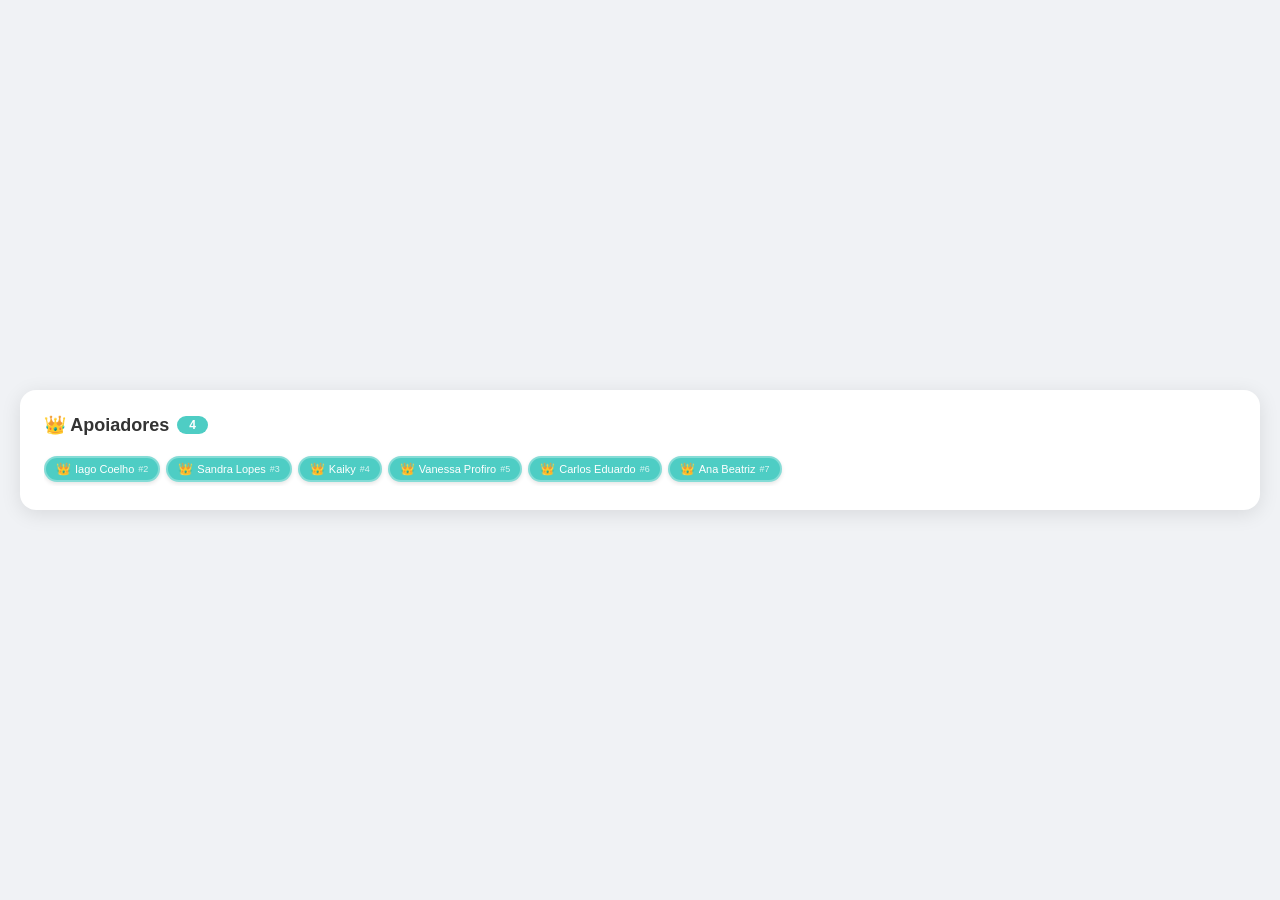
==== projeto-apoiadores/index.html @ e4ca75e0 "Create index.html" ====
<!DOCTYPE html>
<html lang="pt-BR">
<head>
    <meta charset="UTF-8">
    <meta name="viewport" content="width=device-width, initial-scale=1.0">
    <title>Apoiadores</title>
    <style>
        * {
            margin: 0;
            padding: 0;
            box-sizing: border-box;
        }

        body {
            font-family: 'Segoe UI', Tahoma, Geneva, Verdana, sans-serif;
            background: #f0f2f5;
            display: flex;
            justify-content: center;
            align-items: center;
            min-height: 100vh;
            padding: 20px;
        }

        .container {
            background: white;
            border-radius: 16px;
            padding: 24px;
            box-shadow: 0 4px 20px rgba(0,0,0,0.1);
            max-width: 100%;
            width: 100%;
        }

        .titulo {
            font-size: 18px;
            font-weight: 600;
            color: #333;
            margin-bottom: 16px;
            display: flex;
            align-items: center;
            gap: 8px;
        }

        .titulo span {
            background: #4ECDC4;
            color: white;
            font-size: 12px;
            border-radius: 50px;
            padding: 2px 12px;
        }

        /* Container dos badges - TODOS NA MESMA LINHA */
        .badges-wrapper {
            display: flex;
            gap: 6px;
            flex-wrap: nowrap;
            overflow-x: auto;
            padding: 4px 0;
            scrollbar-width: thin;
            scrollbar-color: #4ECDC4 #e0e0e0;
        }

        .badges-wrapper::-webkit-scrollbar {
            height: 4px;
        }

        .badges-wrapper::-webkit-scrollbar-track {
            background: #e0e0e0;
            border-radius: 10px;
        }

        .badges-wrapper::-webkit-scrollbar-thumb {
            background: #4ECDC4;
            border-radius: 10px;
        }

        /* Cada badge - VAI DIMINUIR PARA CABER */
        .badge {
            background: #4ECDC4;
            color: white;
            padding: 4px 10px;
            border-radius: 50px;
            display: inline-flex;
            align-items: center;
            gap: 4px;
            font-size: 11px;
            font-weight: 500;
            box-shadow: 0 2px 4px rgba(0,0,0,0.1);
            border: 2px solid rgba(255,255,255,0.3);
            cursor: default;
            white-space: nowrap;
            flex-shrink: 1;
            min-width: 0;
            transition: all 0.2s ease;
        }

        .badge:hover {
            transform: scale(1.05);
            box-shadow: 0 4px 12px rgba(78, 205, 196, 0.4);
        }

        .badge .icone {
            font-size: 12px;
        }

        .badge .nome {
            font-size: 11px;
            overflow: hidden;
            text-overflow: ellipsis;
        }

        .badge .numero {
            font-size: 9px;
            opacity: 0.8;
        }

        /* Versão ainda mais compacta se precisar */
        .badge.compact {
            padding: 3px 8px;
            font-size: 10px;
            gap: 3px;
        }

        .badge.compact .icone {
            font-size: 10px;
        }

        .badge.compact .nome {
            font-size: 10px;
        }

        .badge.compact .numero {
            font-size: 8px;
        }

        @media (max-width: 600px) {
            .container {
                padding: 16px;
            }
            .badge {
                padding: 3px 8px;
                font-size: 10px;
                gap: 3px;
            }
            .badge .icone {
                font-size: 10px;
            }
            .badge .nome {
                font-size: 10px;
            }
            .badge .numero {
                font-size: 8px;
            }
        }
    </style>
</head>
<body>
    <div class="container">
        <div class="titulo">
            👑 Apoiadores
            <span>4</span>
        </div>

        <!-- TODOS OS BADGES NA MESMA LINHA -->
        <div class="badges-wrapper">
            <!-- Badge 1 -->
            <div class="badge">
                <span class="icone">👑</span>
                <span class="nome">Iago Coelho</span>
                <span class="numero">#2</span>
            </div>

            <!-- Badge 2 -->
            <div class="badge">
                <span class="icone">👑</span>
                <span class="nome">Sandra Lopes</span>
                <span class="numero">#3</span>
            </div>

            <!-- Badge 3 -->
            <div class="badge">
                <span class="icone">👑</span>
                <span class="nome">Kaiky</span>
                <span class="numero">#4</span>
            </div>

            <!-- Badge 4 -->
            <div class="badge">
                <span class="icone">👑</span>
                <span class="nome">Vanessa Profiro</span>
                <span class="numero">#5</span>
            </div>

            <!-- Badge 5 - Exemplo extra -->
            <div class="badge">
                <span class="icone">👑</span>
                <span class="nome">Carlos Eduardo</span>
                <span class="numero">#6</span>
            </div>

            <!-- Badge 6 -->
            <div class="badge">
                <span class="icone">👑</span>
                <span class="nome">Ana Beatriz</span>
                <span class="numero">#7</span>
            </div>
        </div>
    </div>
</body>
</html>
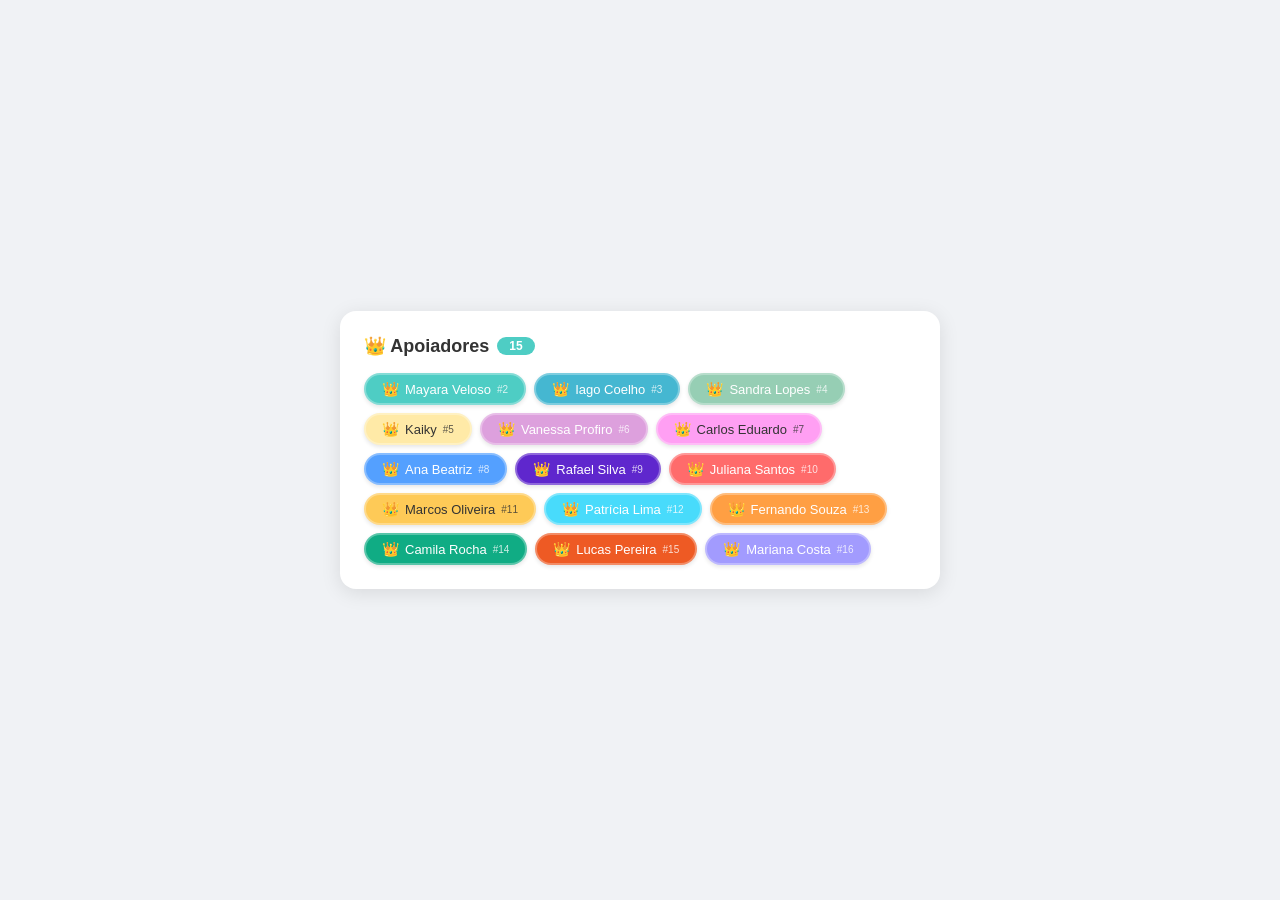
==== commit 9bf18433: "Update index.html" ====
--- a/projeto-apoiadores/index.html
+++ b/projeto-apoiadores/index.html
@@ -26,7 +26,7 @@
             border-radius: 16px;
             padding: 24px;
             box-shadow: 0 4px 20px rgba(0,0,0,0.1);
-            max-width: 100%;
+            max-width: 600px;
             width: 100%;
         }
 
@@ -48,88 +48,66 @@
             padding: 2px 12px;
         }
 
-        /* Container dos badges - TODOS NA MESMA LINHA */
-        .badges-wrapper {
+        /* Grid de badges - estilo nuvem de tags */
+        .badges-grid {
             display: flex;
-            gap: 6px;
-            flex-wrap: nowrap;
-            overflow-x: auto;
-            padding: 4px 0;
-            scrollbar-width: thin;
-            scrollbar-color: #4ECDC4 #e0e0e0;
-        }
-
-        .badges-wrapper::-webkit-scrollbar {
-            height: 4px;
-        }
-
-        .badges-wrapper::-webkit-scrollbar-track {
-            background: #e0e0e0;
-            border-radius: 10px;
-        }
-
-        .badges-wrapper::-webkit-scrollbar-thumb {
-            background: #4ECDC4;
-            border-radius: 10px;
-        }
-
-        /* Cada badge - VAI DIMINUIR PARA CABER */
+            flex-wrap: wrap;
+            gap: 8px;
+            min-height: 40px;
+        }
+
+        /* Cada badge - estilo oval */
         .badge {
-            background: #4ECDC4;
             color: white;
-            padding: 4px 10px;
+            padding: 6px 16px;
             border-radius: 50px;
             display: inline-flex;
             align-items: center;
-            gap: 4px;
-            font-size: 11px;
+            gap: 6px;
+            font-size: 13px;
             font-weight: 500;
             box-shadow: 0 2px 4px rgba(0,0,0,0.1);
             border: 2px solid rgba(255,255,255,0.3);
             cursor: default;
+            transition: all 0.2s ease;
             white-space: nowrap;
-            flex-shrink: 1;
-            min-width: 0;
-            transition: all 0.2s ease;
         }
 
         .badge:hover {
             transform: scale(1.05);
-            box-shadow: 0 4px 12px rgba(78, 205, 196, 0.4);
+            box-shadow: 0 4px 12px rgba(0,0,0,0.2);
         }
 
         .badge .icone {
-            font-size: 12px;
-        }
-
-        .badge .nome {
-            font-size: 11px;
-            overflow: hidden;
-            text-overflow: ellipsis;
+            font-size: 14px;
         }
 
         .badge .numero {
-            font-size: 9px;
+            font-size: 10px;
             opacity: 0.8;
         }
 
-        /* Versão ainda mais compacta se precisar */
-        .badge.compact {
-            padding: 3px 8px;
-            font-size: 10px;
-            gap: 3px;
-        }
-
-        .badge.compact .icone {
-            font-size: 10px;
-        }
-
-        .badge.compact .nome {
-            font-size: 10px;
-        }
-
-        .badge.compact .numero {
-            font-size: 8px;
+        /* Cores diferentes para variar */
+        .cor-1 { background: #4ECDC4; }
+        .cor-2 { background: #45B7D1; }
+        .cor-3 { background: #96CEB4; }
+        .cor-4 { background: #FFEAA7; color: #333; }
+        .cor-5 { background: #DDA0DD; }
+        .cor-6 { background: #FF9FF3; color: #333; }
+        .cor-7 { background: #54A0FF; }
+        .cor-8 { background: #5F27CD; }
+        .cor-9 { background: #FF6B6B; }
+        .cor-10 { background: #FECA57; color: #333; }
+        .cor-11 { background: #48DBFB; }
+        .cor-12 { background: #FF9F43; }
+        .cor-13 { background: #10AC84; }
+        .cor-14 { background: #EE5A24; }
+        .cor-15 { background: #A29BFE; }
+
+        .loading {
+            color: #999;
+            font-size: 14px;
+            padding: 10px 0;
         }
 
         @media (max-width: 600px) {
@@ -137,18 +115,11 @@
                 padding: 16px;
             }
             .badge {
-                padding: 3px 8px;
-                font-size: 10px;
-                gap: 3px;
+                padding: 5px 12px;
+                font-size: 12px;
             }
             .badge .icone {
-                font-size: 10px;
-            }
-            .badge .nome {
-                font-size: 10px;
-            }
-            .badge .numero {
-                font-size: 8px;
+                font-size: 12px;
             }
         }
     </style>
@@ -157,53 +128,122 @@
     <div class="container">
         <div class="titulo">
             👑 Apoiadores
-            <span>4</span>
+            <span id="contador">0</span>
         </div>
 
-        <!-- TODOS OS BADGES NA MESMA LINHA -->
-        <div class="badges-wrapper">
-            <!-- Badge 1 -->
-            <div class="badge">
-                <span class="icone">👑</span>
-                <span class="nome">Iago Coelho</span>
-                <span class="numero">#2</span>
-            </div>
-
-            <!-- Badge 2 -->
-            <div class="badge">
-                <span class="icone">👑</span>
-                <span class="nome">Sandra Lopes</span>
-                <span class="numero">#3</span>
-            </div>
-
-            <!-- Badge 3 -->
-            <div class="badge">
-                <span class="icone">👑</span>
-                <span class="nome">Kaiky</span>
-                <span class="numero">#4</span>
-            </div>
-
-            <!-- Badge 4 -->
-            <div class="badge">
-                <span class="icone">👑</span>
-                <span class="nome">Vanessa Profiro</span>
-                <span class="numero">#5</span>
-            </div>
-
-            <!-- Badge 5 - Exemplo extra -->
-            <div class="badge">
-                <span class="icone">👑</span>
-                <span class="nome">Carlos Eduardo</span>
-                <span class="numero">#6</span>
-            </div>
-
-            <!-- Badge 6 -->
-            <div class="badge">
-                <span class="icone">👑</span>
-                <span class="nome">Ana Beatriz</span>
-                <span class="numero">#7</span>
-            </div>
+        <!-- Onde os badges vão ser inseridos -->
+        <div id="badgesContainer" class="badges-grid">
+            <div class="loading">Carregando apoiadores...</div>
         </div>
     </div>
+
+    <script>
+        // ============================================
+        // LISTA DE APOIADORES (EDITAR AQUI)
+        // ============================================
+        const apoiadores = [
+            { nome: "Mayara Veloso", coroa: "👑" },
+            { nome: "Iago Coelho", coroa: "👑" },
+            { nome: "Sandra Lopes", coroa: "👑" },
+            { nome: "Kaiky", coroa: "👑" },
+            { nome: "Vanessa Profiro", coroa: "👑" },
+            { nome: "Carlos Eduardo", coroa: "👑" },
+            { nome: "Ana Beatriz", coroa: "👑" },
+            { nome: "Rafael Silva", coroa: "👑" },
+            { nome: "Juliana Santos", coroa: "👑" },
+            { nome: "Marcos Oliveira", coroa: "👑" },
+            { nome: "Patrícia Lima", coroa: "👑" },
+            { nome: "Fernando Souza", coroa: "👑" },
+            { nome: "Camila Rocha", coroa: "👑" },
+            { nome: "Lucas Pereira", coroa: "👑" },
+            { nome: "Mariana Costa", coroa: "👑" },
+        ];
+
+        // ============================================
+        // FUNÇÃO PARA RENDERIZAR OS BADGES
+        // ============================================
+        function renderizarApoiadores() {
+            const container = document.getElementById('badgesContainer');
+            const contador = document.getElementById('contador');
+
+            // Limpa o container
+            container.innerHTML = '';
+
+            // Atualiza o contador
+            contador.textContent = apoiadores.length;
+
+            // Se não tiver apoiadores, mostra mensagem
+            if (apoiadores.length === 0) {
+                container.innerHTML = '<div class="loading">Nenhum apoiador ainda 😢</div>';
+                return;
+            }
+
+            // Percorre a lista e cria os badges
+            apoiadores.forEach((apoiador, index) => {
+                const badge = document.createElement('div');
+                
+                // Define a classe de cor (baseado no índice)
+                const corIndex = (index % 15) + 1;
+                badge.className = `badge cor-${corIndex}`;
+                
+                // Define o conteúdo do badge
+                badge.innerHTML = `
+                    <span class="icone">${apoiador.coroa || '👑'}</span>
+                    ${apoiador.nome}
+                    <span class="numero">#${index + 2}</span>
+                `;
+
+                container.appendChild(badge);
+            });
+        }
+
+        // ============================================
+        // FUNÇÃO PARA ADICIONAR NOVO APOIADOR
+        // ============================================
+        function adicionarApoiador(nome, coroa = '👑') {
+            apoiadores.push({ nome, coroa });
+            renderizarApoiadores();
+        }
+
+        // ============================================
+        // FUNÇÃO PARA REMOVER APOIADOR (por índice)
+        // ============================================
+        function removerApoiador(index) {
+            if (index >= 0 && index < apoiadores.length) {
+                apoiadores.splice(index, 1);
+                renderizarApoiadores();
+            }
+        }
+
+        // ============================================
+        // CARREGA OS APOIADORES AO INICIAR
+        // ============================================
+        document.addEventListener('DOMContentLoaded', renderizarApoiadores);
+
+        // ============================================
+        // EXEMPLOS DE COMO USAR (DESCOMENTE PARA TESTAR)
+        // ============================================
+        // Adicionar um novo apoiador depois de 3 segundos
+        // setTimeout(() => {
+        //     adicionarApoiador('Roberto Carlos', '⭐');
+        // }, 3000);
+
+        // Remover o primeiro apoiador depois de 5 segundos
+        // setTimeout(() => {
+        //     removerApoiador(0);
+        // }, 5000);
+
+        // ============================================
+        // PARA USAR NO CONSOLE DO NAVEGADOR:
+        // ============================================
+        // adicionarApoiador('João Silva', '👑')
+        // removerApoiador(2)
+        // console.log(apoiadores) // Ver a lista completa
+
+        console.log('✅ Apoiadores carregados!');
+        console.log(`📊 Total: ${apoiadores.length} apoiadores`);
+        console.log('💡 Use adicionarApoiador("Nome", "👑") para adicionar mais');
+        console.log('💡 Use removerApoiador(0) para remover pelo índice');
+    </script>
 </body>
 </html>
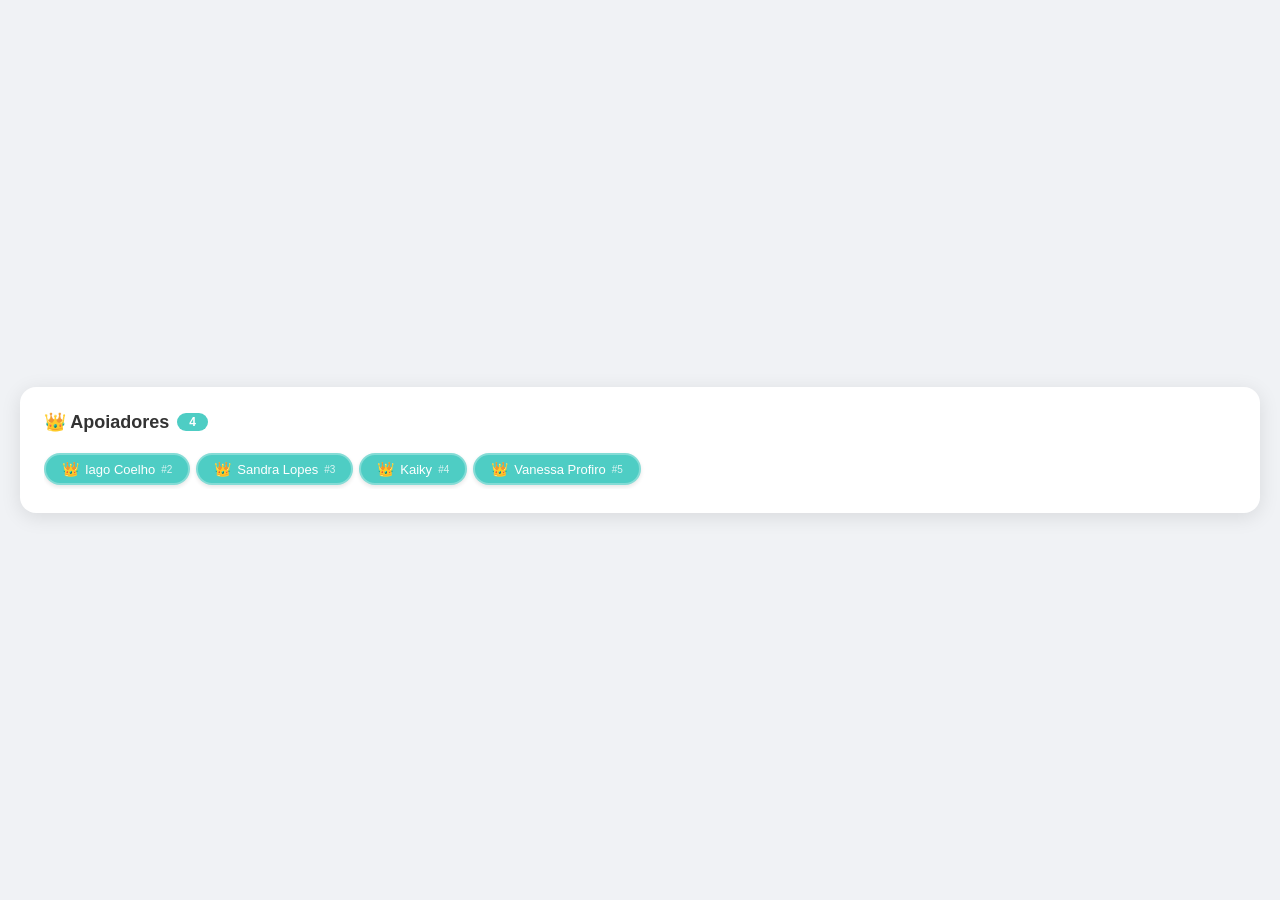
==== commit e1789af8: "Update index.html" ====
--- a/projeto-apoiadores/index.html
+++ b/projeto-apoiadores/index.html
@@ -26,7 +26,7 @@
             border-radius: 16px;
             padding: 24px;
             box-shadow: 0 4px 20px rgba(0,0,0,0.1);
-            max-width: 600px;
+            max-width: 100%;
             width: 100%;
         }
 
@@ -48,16 +48,18 @@
             padding: 2px 12px;
         }
 
-        /* Grid de badges - estilo nuvem de tags */
-        .badges-grid {
+        /* Container dos badges - TODOS NA MESMA LINHA */
+        .badges-wrapper {
             display: flex;
-            flex-wrap: wrap;
-            gap: 8px;
-            min-height: 40px;
+            gap: 6px;
+            flex-wrap: nowrap;
+            overflow-x: auto;
+            padding: 4px 0;
         }
 
-        /* Cada badge - estilo oval */
+        /* Cada badge - VAI DIMINUIR PARA CABER */
         .badge {
+            background: #4ECDC4;
             color: white;
             padding: 6px 16px;
             border-radius: 50px;
@@ -69,57 +71,37 @@
             box-shadow: 0 2px 4px rgba(0,0,0,0.1);
             border: 2px solid rgba(255,255,255,0.3);
             cursor: default;
-            transition: all 0.2s ease;
             white-space: nowrap;
-        }
-
-        .badge:hover {
-            transform: scale(1.05);
-            box-shadow: 0 4px 12px rgba(0,0,0,0.2);
+            flex-shrink: 1;
+            min-width: 0;
         }
 
         .badge .icone {
             font-size: 14px;
         }
 
+        .badge .nome {
+            overflow: hidden;
+            text-overflow: ellipsis;
+        }
+
         .badge .numero {
             font-size: 10px;
             opacity: 0.8;
-        }
-
-        /* Cores diferentes para variar */
-        .cor-1 { background: #4ECDC4; }
-        .cor-2 { background: #45B7D1; }
-        .cor-3 { background: #96CEB4; }
-        .cor-4 { background: #FFEAA7; color: #333; }
-        .cor-5 { background: #DDA0DD; }
-        .cor-6 { background: #FF9FF3; color: #333; }
-        .cor-7 { background: #54A0FF; }
-        .cor-8 { background: #5F27CD; }
-        .cor-9 { background: #FF6B6B; }
-        .cor-10 { background: #FECA57; color: #333; }
-        .cor-11 { background: #48DBFB; }
-        .cor-12 { background: #FF9F43; }
-        .cor-13 { background: #10AC84; }
-        .cor-14 { background: #EE5A24; }
-        .cor-15 { background: #A29BFE; }
-
-        .loading {
-            color: #999;
-            font-size: 14px;
-            padding: 10px 0;
+            flex-shrink: 0;
         }
 
         @media (max-width: 600px) {
-            .container {
-                padding: 16px;
-            }
             .badge {
-                padding: 5px 12px;
-                font-size: 12px;
+                padding: 4px 10px;
+                font-size: 11px;
+                gap: 4px;
             }
             .badge .icone {
                 font-size: 12px;
+            }
+            .badge .numero {
+                font-size: 9px;
             }
         }
     </style>
@@ -128,122 +110,39 @@
     <div class="container">
         <div class="titulo">
             👑 Apoiadores
-            <span id="contador">0</span>
+            <span>4</span>
         </div>
 
-        <!-- Onde os badges vão ser inseridos -->
-        <div id="badgesContainer" class="badges-grid">
-            <div class="loading">Carregando apoiadores...</div>
+        <!-- TODOS OS BADGES NA MESMA LINHA -->
+        <div class="badges-wrapper">
+            <!-- Badge 1 -->
+            <div class="badge">
+                <span class="icone">👑</span>
+                <span class="nome">Iago Coelho</span>
+                <span class="numero">#2</span>
+            </div>
+
+            <!-- Badge 2 -->
+            <div class="badge">
+                <span class="icone">👑</span>
+                <span class="nome">Sandra Lopes</span>
+                <span class="numero">#3</span>
+            </div>
+
+            <!-- Badge 3 -->
+            <div class="badge">
+                <span class="icone">👑</span>
+                <span class="nome">Kaiky</span>
+                <span class="numero">#4</span>
+            </div>
+
+            <!-- Badge 4 -->
+            <div class="badge">
+                <span class="icone">👑</span>
+                <span class="nome">Vanessa Profiro</span>
+                <span class="numero">#5</span>
+            </div>
         </div>
     </div>
-
-    <script>
-        // ============================================
-        // LISTA DE APOIADORES (EDITAR AQUI)
-        // ============================================
-        const apoiadores = [
-            { nome: "Mayara Veloso", coroa: "👑" },
-            { nome: "Iago Coelho", coroa: "👑" },
-            { nome: "Sandra Lopes", coroa: "👑" },
-            { nome: "Kaiky", coroa: "👑" },
-            { nome: "Vanessa Profiro", coroa: "👑" },
-            { nome: "Carlos Eduardo", coroa: "👑" },
-            { nome: "Ana Beatriz", coroa: "👑" },
-            { nome: "Rafael Silva", coroa: "👑" },
-            { nome: "Juliana Santos", coroa: "👑" },
-            { nome: "Marcos Oliveira", coroa: "👑" },
-            { nome: "Patrícia Lima", coroa: "👑" },
-            { nome: "Fernando Souza", coroa: "👑" },
-            { nome: "Camila Rocha", coroa: "👑" },
-            { nome: "Lucas Pereira", coroa: "👑" },
-            { nome: "Mariana Costa", coroa: "👑" },
-        ];
-
-        // ============================================
-        // FUNÇÃO PARA RENDERIZAR OS BADGES
-        // ============================================
-        function renderizarApoiadores() {
-            const container = document.getElementById('badgesContainer');
-            const contador = document.getElementById('contador');
-
-            // Limpa o container
-            container.innerHTML = '';
-
-            // Atualiza o contador
-            contador.textContent = apoiadores.length;
-
-            // Se não tiver apoiadores, mostra mensagem
-            if (apoiadores.length === 0) {
-                container.innerHTML = '<div class="loading">Nenhum apoiador ainda 😢</div>';
-                return;
-            }
-
-            // Percorre a lista e cria os badges
-            apoiadores.forEach((apoiador, index) => {
-                const badge = document.createElement('div');
-                
-                // Define a classe de cor (baseado no índice)
-                const corIndex = (index % 15) + 1;
-                badge.className = `badge cor-${corIndex}`;
-                
-                // Define o conteúdo do badge
-                badge.innerHTML = `
-                    <span class="icone">${apoiador.coroa || '👑'}</span>
-                    ${apoiador.nome}
-                    <span class="numero">#${index + 2}</span>
-                `;
-
-                container.appendChild(badge);
-            });
-        }
-
-        // ============================================
-        // FUNÇÃO PARA ADICIONAR NOVO APOIADOR
-        // ============================================
-        function adicionarApoiador(nome, coroa = '👑') {
-            apoiadores.push({ nome, coroa });
-            renderizarApoiadores();
-        }
-
-        // ============================================
-        // FUNÇÃO PARA REMOVER APOIADOR (por índice)
-        // ============================================
-        function removerApoiador(index) {
-            if (index >= 0 && index < apoiadores.length) {
-                apoiadores.splice(index, 1);
-                renderizarApoiadores();
-            }
-        }
-
-        // ============================================
-        // CARREGA OS APOIADORES AO INICIAR
-        // ============================================
-        document.addEventListener('DOMContentLoaded', renderizarApoiadores);
-
-        // ============================================
-        // EXEMPLOS DE COMO USAR (DESCOMENTE PARA TESTAR)
-        // ============================================
-        // Adicionar um novo apoiador depois de 3 segundos
-        // setTimeout(() => {
-        //     adicionarApoiador('Roberto Carlos', '⭐');
-        // }, 3000);
-
-        // Remover o primeiro apoiador depois de 5 segundos
-        // setTimeout(() => {
-        //     removerApoiador(0);
-        // }, 5000);
-
-        // ============================================
-        // PARA USAR NO CONSOLE DO NAVEGADOR:
-        // ============================================
-        // adicionarApoiador('João Silva', '👑')
-        // removerApoiador(2)
-        // console.log(apoiadores) // Ver a lista completa
-
-        console.log('✅ Apoiadores carregados!');
-        console.log(`📊 Total: ${apoiadores.length} apoiadores`);
-        console.log('💡 Use adicionarApoiador("Nome", "👑") para adicionar mais');
-        console.log('💡 Use removerApoiador(0) para remover pelo índice');
-    </script>
 </body>
 </html>
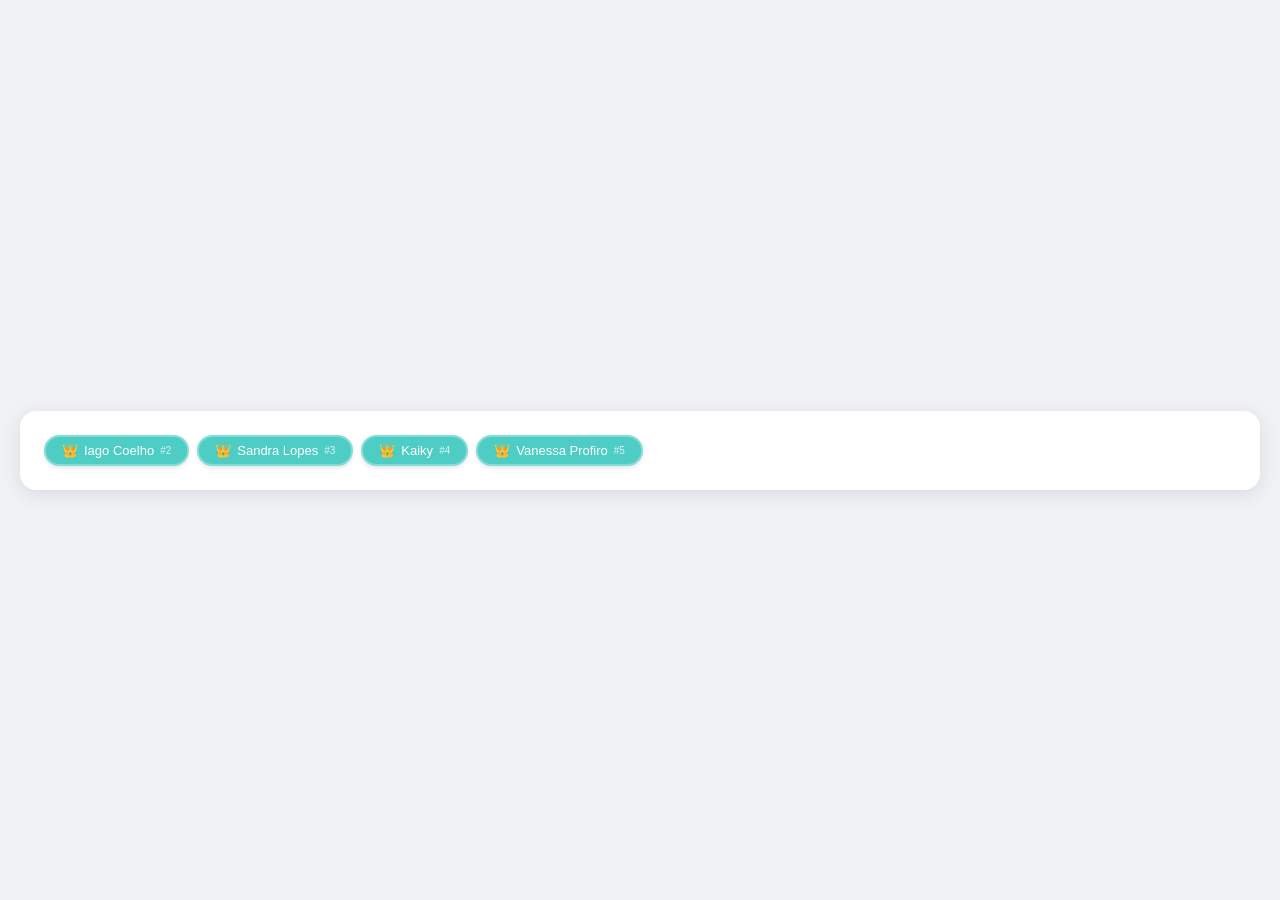
==== commit 922d24d5: "Update index.html" ====
--- a/projeto-apoiadores/index.html
+++ b/projeto-apoiadores/index.html
@@ -12,7 +12,7 @@
         }
 
         body {
-            font-family: 'Segoe UI', Tahoma, Geneva, Verdana, sans-serif;
+            font-family: Arial, sans-serif;
             background: #f0f2f5;
             display: flex;
             justify-content: center;
@@ -30,34 +30,13 @@
             width: 100%;
         }
 
-        .titulo {
-            font-size: 18px;
-            font-weight: 600;
-            color: #333;
-            margin-bottom: 16px;
+        .badges-wrapper {
             display: flex;
+            gap: 8px;
+            flex-wrap: wrap;
             align-items: center;
-            gap: 8px;
         }
 
-        .titulo span {
-            background: #4ECDC4;
-            color: white;
-            font-size: 12px;
-            border-radius: 50px;
-            padding: 2px 12px;
-        }
-
-        /* Container dos badges - TODOS NA MESMA LINHA */
-        .badges-wrapper {
-            display: flex;
-            gap: 6px;
-            flex-wrap: nowrap;
-            overflow-x: auto;
-            padding: 4px 0;
-        }
-
-        /* Cada badge - VAI DIMINUIR PARA CABER */
         .badge {
             background: #4ECDC4;
             color: white;
@@ -72,76 +51,46 @@
             border: 2px solid rgba(255,255,255,0.3);
             cursor: default;
             white-space: nowrap;
-            flex-shrink: 1;
-            min-width: 0;
-        }
-
-        .badge .icone {
-            font-size: 14px;
-        }
-
-        .badge .nome {
-            overflow: hidden;
-            text-overflow: ellipsis;
         }
 
         .badge .numero {
             font-size: 10px;
             opacity: 0.8;
-            flex-shrink: 0;
-        }
-
-        @media (max-width: 600px) {
-            .badge {
-                padding: 4px 10px;
-                font-size: 11px;
-                gap: 4px;
-            }
-            .badge .icone {
-                font-size: 12px;
-            }
-            .badge .numero {
-                font-size: 9px;
-            }
         }
     </style>
 </head>
 <body>
     <div class="container">
-        <div class="titulo">
-            👑 Apoiadores
-            <span>4</span>
-        </div>
-
-        <!-- TODOS OS BADGES NA MESMA LINHA -->
         <div class="badges-wrapper">
-            <!-- Badge 1 -->
+            
+            <!-- BADGE 1 - IAGO -->
             <div class="badge">
-                <span class="icone">👑</span>
-                <span class="nome">Iago Coelho</span>
+                <span>👑</span>
+                <span>Iago Coelho</span>
                 <span class="numero">#2</span>
             </div>
 
-            <!-- Badge 2 -->
+            <!-- BADGE 2 - SANDRA -->
             <div class="badge">
-                <span class="icone">👑</span>
-                <span class="nome">Sandra Lopes</span>
+                <span>👑</span>
+                <span>Sandra Lopes</span>
                 <span class="numero">#3</span>
             </div>
 
-            <!-- Badge 3 -->
+            <!-- BADGE 3 - KAIKY -->
             <div class="badge">
-                <span class="icone">👑</span>
-                <span class="nome">Kaiky</span>
+                <span>👑</span>
+                <span>Kaiky</span>
                 <span class="numero">#4</span>
             </div>
 
-            <!-- Badge 4 -->
+            <!-- BADGE 4 - VANESSA -->
             <div class="badge">
-                <span class="icone">👑</span>
-                <span class="nome">Vanessa Profiro</span>
+                <span>👑</span>
+                <span>Vanessa Profiro</span>
                 <span class="numero">#5</span>
             </div>
+
         </div>
     </div>
 </body>
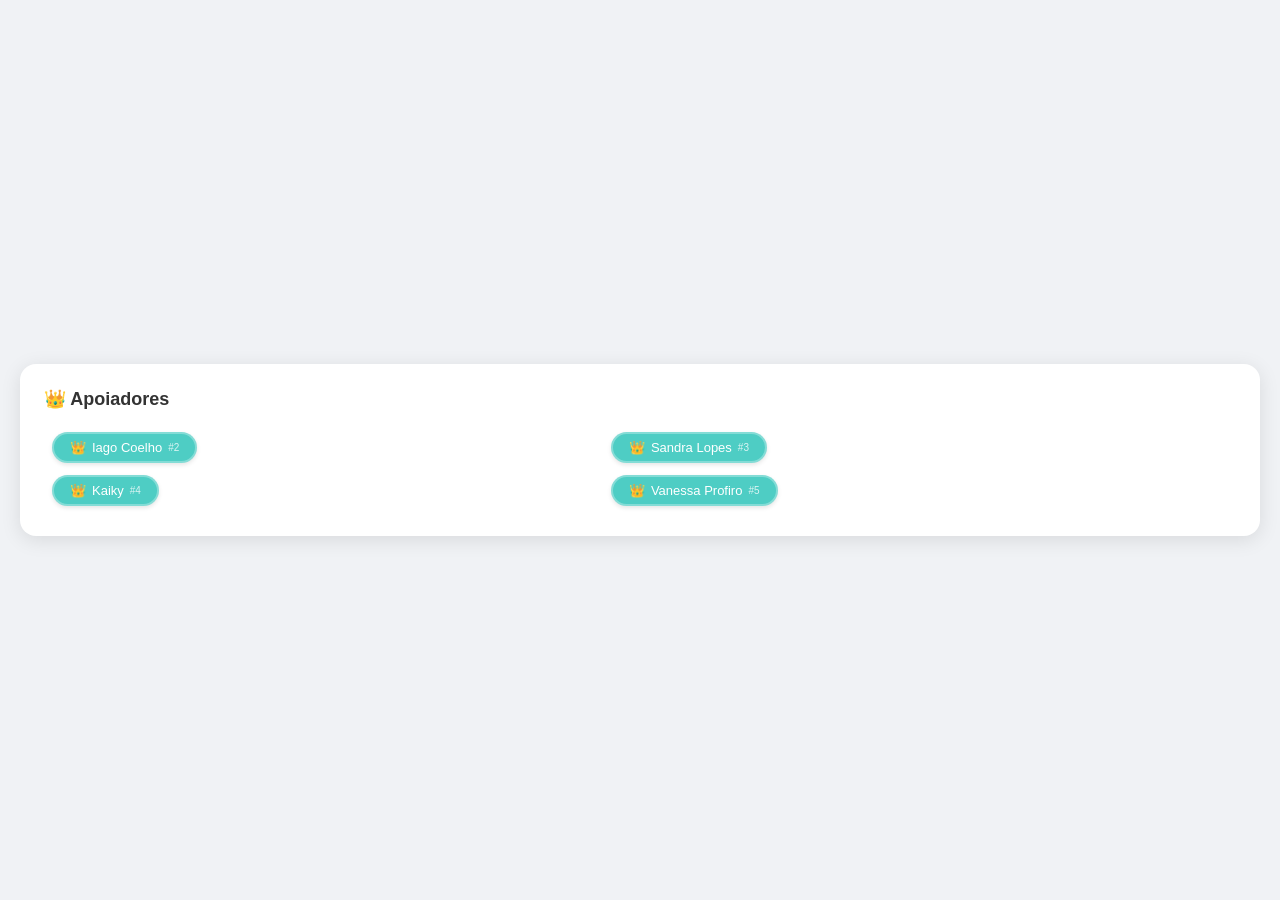
==== commit 73194b44: "Update index.html" ====
--- a/projeto-apoiadores/index.html
+++ b/projeto-apoiadores/index.html
@@ -30,11 +30,21 @@
             width: 100%;
         }
 
-        .badges-wrapper {
-            display: flex;
-            gap: 8px;
-            flex-wrap: wrap;
-            align-items: center;
+        .titulo {
+            font-size: 18px;
+            font-weight: 600;
+            color: #333;
+            margin-bottom: 16px;
+        }
+
+        table {
+            width: 100%;
+            border-collapse: collapse;
+        }
+
+        td {
+            padding: 6px 8px;
+            vertical-align: middle;
         }
 
         .badge {
@@ -61,37 +71,42 @@
 </head>
 <body>
     <div class="container">
-        <div class="badges-wrapper">
-            
-            <!-- BADGE 1 - IAGO -->
-            <div class="badge">
-                <span>👑</span>
-                <span>Iago Coelho</span>
-                <span class="numero">#2</span>
-            </div>
+        <div class="titulo">👑 Apoiadores</div>
 
-            <!-- BADGE 2 - SANDRA -->
-            <div class="badge">
-                <span>👑</span>
-                <span>Sandra Lopes</span>
-                <span class="numero">#3</span>
-            </div>
-
-            <!-- BADGE 3 - KAIKY -->
-            <div class="badge">
-                <span>👑</span>
-                <span>Kaiky</span>
-                <span class="numero">#4</span>
-            </div>
-
-            <!-- BADGE 4 - VANESSA -->
-            <div class="badge">
-                <span>👑</span>
-                <span>Vanessa Profiro</span>
-                <span class="numero">#5</span>
-            </div>
-
-        </div>
+        <table>
+            <tr>
+                <td>
+                    <div class="badge">
+                        <span>👑</span>
+                        <span>Iago Coelho</span>
+                        <span class="numero">#2</span>
+                    </div>
+                </td>
+                <td>
+                    <div class="badge">
+                        <span>👑</span>
+                        <span>Sandra Lopes</span>
+                        <span class="numero">#3</span>
+                    </div>
+                </td>
+            </tr>
+            <tr>
+                <td>
+                    <div class="badge">
+                        <span>👑</span>
+                        <span>Kaiky</span>
+                        <span class="numero">#4</span>
+                    </div>
+                </td>
+                <td>
+                    <div class="badge">
+                        <span>👑</span>
+                        <span>Vanessa Profiro</span>
+                        <span class="numero">#5</span>
+                    </div>
+                </td>
+            </tr>
+        </table>
     </div>
 </body>
 </html>
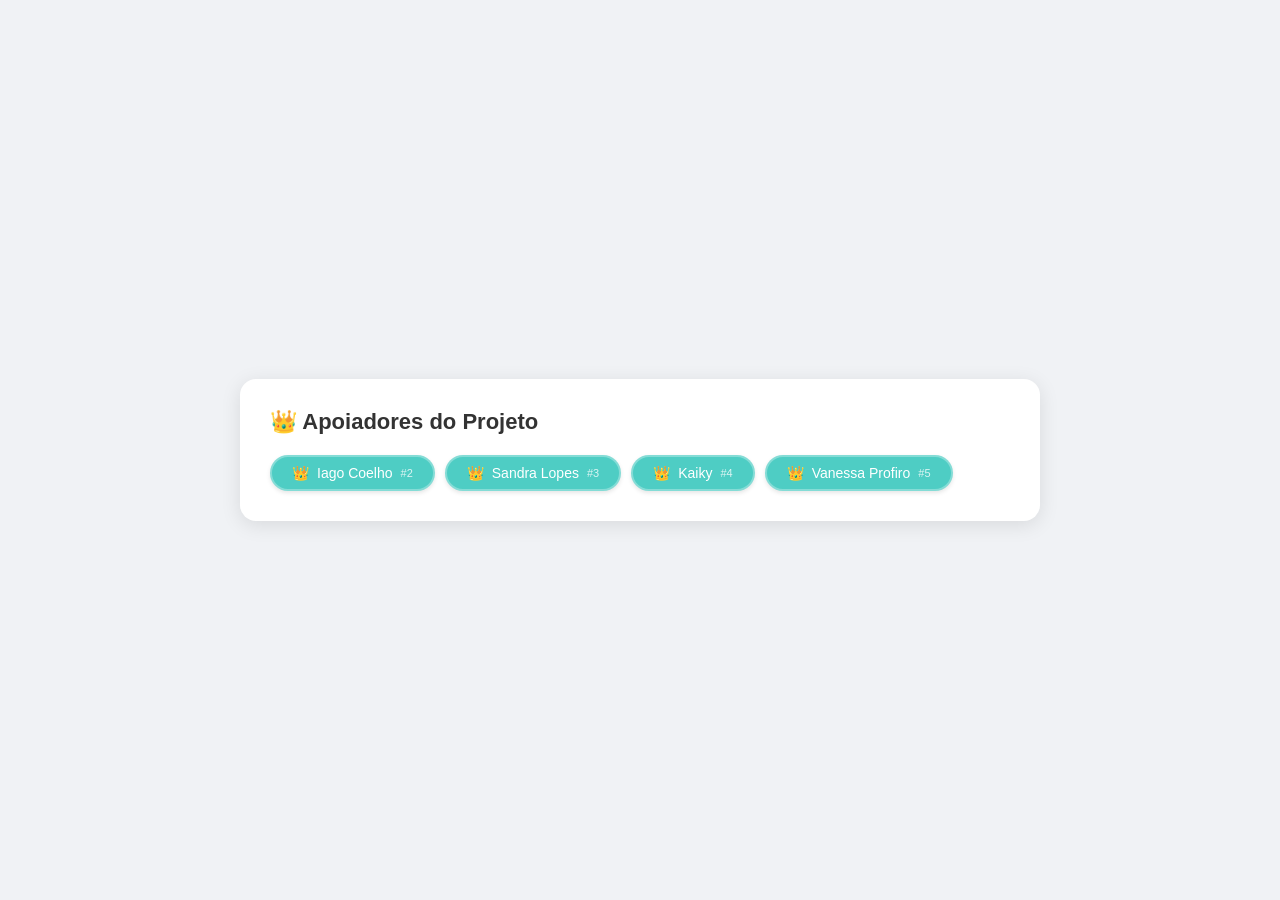
==== commit 338890a1: "Update index.html" ====
--- a/projeto-apoiadores/index.html
+++ b/projeto-apoiadores/index.html
@@ -3,7 +3,7 @@
 <head>
     <meta charset="UTF-8">
     <meta name="viewport" content="width=device-width, initial-scale=1.0">
-    <title>Apoiadores</title>
+    <title>Apoiadores do Projeto</title>
     <style>
         * {
             margin: 0;
@@ -24,38 +24,33 @@
         .container {
             background: white;
             border-radius: 16px;
-            padding: 24px;
+            padding: 30px;
             box-shadow: 0 4px 20px rgba(0,0,0,0.1);
-            max-width: 100%;
+            max-width: 800px;
             width: 100%;
         }
 
-        .titulo {
-            font-size: 18px;
-            font-weight: 600;
+        h1 {
+            font-size: 22px;
             color: #333;
-            margin-bottom: 16px;
+            margin-bottom: 20px;
         }
 
-        table {
-            width: 100%;
-            border-collapse: collapse;
-        }
-
-        td {
-            padding: 6px 8px;
-            vertical-align: middle;
+        .badges-wrapper {
+            display: flex;
+            flex-wrap: wrap;
+            gap: 10px;
         }
 
         .badge {
             background: #4ECDC4;
             color: white;
-            padding: 6px 16px;
+            padding: 8px 20px;
             border-radius: 50px;
             display: inline-flex;
             align-items: center;
-            gap: 6px;
-            font-size: 13px;
+            gap: 8px;
+            font-size: 14px;
             font-weight: 500;
             box-shadow: 0 2px 4px rgba(0,0,0,0.1);
             border: 2px solid rgba(255,255,255,0.3);
@@ -64,49 +59,40 @@
         }
 
         .badge .numero {
-            font-size: 10px;
+            font-size: 11px;
             opacity: 0.8;
         }
     </style>
 </head>
 <body>
     <div class="container">
-        <div class="titulo">👑 Apoiadores</div>
+        <h1>👑 Apoiadores do Projeto</h1>
+        
+        <div class="badges-wrapper">
+            <div class="badge">
+                <span>👑</span>
+                <span>Iago Coelho</span>
+                <span class="numero">#2</span>
+            </div>
 
-        <table>
-            <tr>
-                <td>
-                    <div class="badge">
-                        <span>👑</span>
-                        <span>Iago Coelho</span>
-                        <span class="numero">#2</span>
-                    </div>
-                </td>
-                <td>
-                    <div class="badge">
-                        <span>👑</span>
-                        <span>Sandra Lopes</span>
-                        <span class="numero">#3</span>
-                    </div>
-                </td>
-            </tr>
-            <tr>
-                <td>
-                    <div class="badge">
-                        <span>👑</span>
-                        <span>Kaiky</span>
-                        <span class="numero">#4</span>
-                    </div>
-                </td>
-                <td>
-                    <div class="badge">
-                        <span>👑</span>
-                        <span>Vanessa Profiro</span>
-                        <span class="numero">#5</span>
-                    </div>
-                </td>
-            </tr>
-        </table>
+            <div class="badge">
+                <span>👑</span>
+                <span>Sandra Lopes</span>
+                <span class="numero">#3</span>
+            </div>
+
+            <div class="badge">
+                <span>👑</span>
+                <span>Kaiky</span>
+                <span class="numero">#4</span>
+            </div>
+
+            <div class="badge">
+                <span>👑</span>
+                <span>Vanessa Profiro</span>
+                <span class="numero">#5</span>
+            </div>
+        </div>
     </div>
 </body>
 </html>
